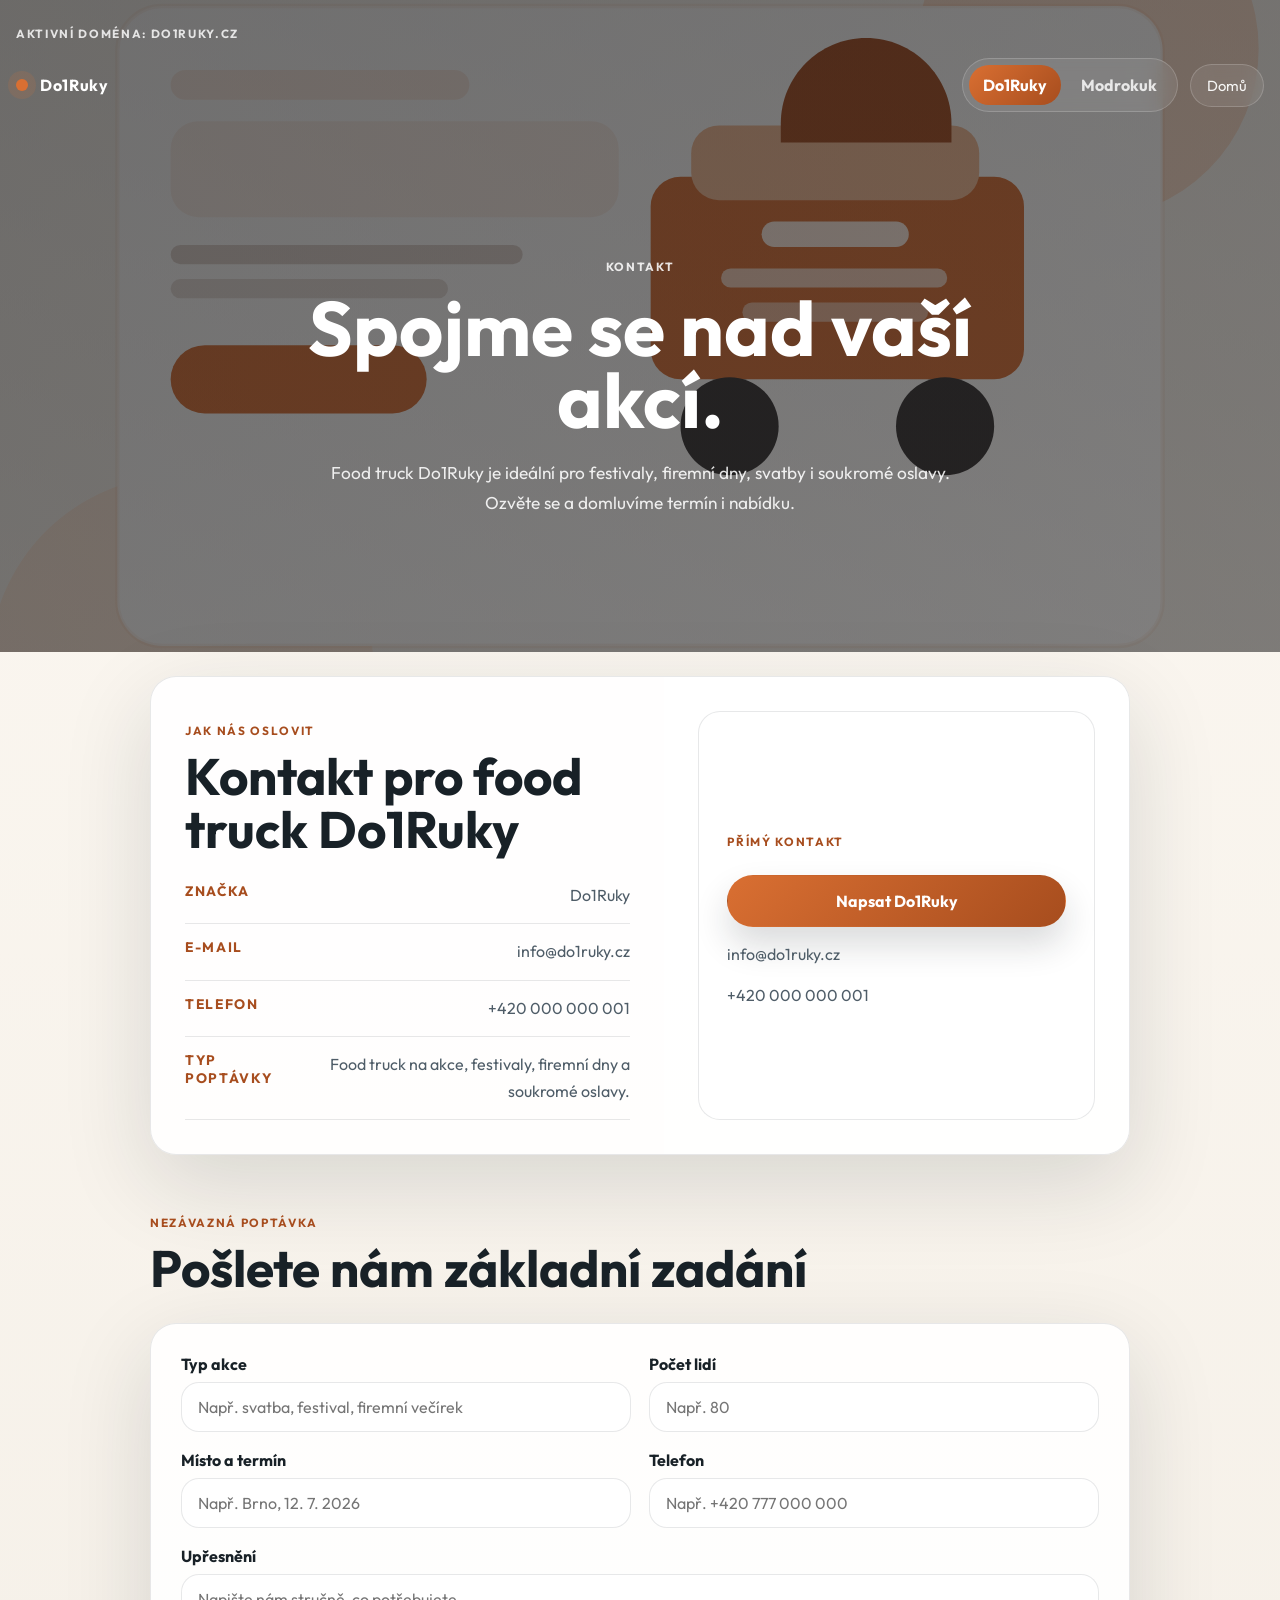
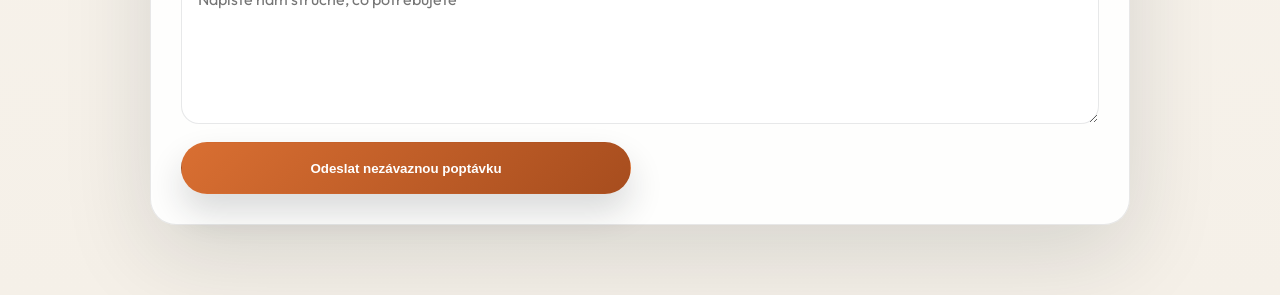
==== kontakt.html @ 8f2a7f51 "first version" ====
<!DOCTYPE html>
<html lang="cs">
<head>
  <meta charset="UTF-8">
  <meta name="viewport" content="width=device-width, initial-scale=1.0">
  <title>Kontakt | Do1Ruky | Modrokuk</title>
  <meta
    name="description"
    content="Samostatná kontaktní stránka pro catering Modrokuk a food truck Do1Ruky."
  >
  <link rel="preconnect" href="https://fonts.googleapis.com">
  <link rel="preconnect" href="https://fonts.gstatic.com" crossorigin>
  <link
    href="https://fonts.googleapis.com/css2?family=Outfit:wght@300;400;500;600;700;800&display=swap"
    rel="stylesheet"
  >
  <link rel="stylesheet" href="styles.css">
</head>
<body class="page page--contact">
  <header class="hero hero--immersive hero--contact">
    <img class="hero__image hero__image--bg" id="hero-image" src="assets/do1ruky-hero.svg" alt="Grafika značky">
    <div class="hero__overlay"></div>

    <div class="page-shell page-shell--wide">
      <div class="hero__badge" id="domain-badge">Aktivní doména</div>

      <nav class="topbar topbar--overlay">
        <div class="brand-lockup">
          <span class="brand-lockup__dot"></span>
          <img class="brand-lockup__logo" id="brand-logo" src="" alt="">
          <span class="brand-lockup__name" id="brand-name">Načítání</span>
        </div>

        <div class="topbar__actions">
          <div class="brand-switch" aria-label="Výběr značky">
            <button class="brand-switch__button" id="switch-do1ruky" type="button">Do1Ruky</button>
            <button class="brand-switch__button" id="switch-modrokuk" type="button">Modrokuk</button>
          </div>
          <a class="topbar__link" data-brand-link="home" href="index.html">Domů</a>
        </div>
      </nav>

      <div class="hero__stage hero__stage--contact">
        <div class="hero__copy hero__copy--centered">
          <p class="eyebrow">Kontakt</p>
          <h1 class="contact-hero__title">Spojme se nad vaší akcí.</h1>
          <p class="hero__text" id="contact-page-text">
            Vyberte si značku a zobrazí se odpovídající kontaktní údaje i tón komunikace.
          </p>
        </div>
      </div>
    </div>
  </header>

  <main class="content-flow">
    <div class="page-shell page-shell--narrow">
      <section class="feature-panel feature-panel--contact-summary">
        <div class="feature-panel__text">
          <p class="section__label">Jak nás oslovit</p>
          <h2 class="section__title" id="contact-page-heading">Kontakt pro rychlou poptávku</h2>
          <div class="contact-summary">
            <div class="contact-summary__item">
              <span class="contact-summary__label">Značka</span>
              <p class="contact-panel__brand" id="contact-brand">Do1Ruky</p>
            </div>
            <div class="contact-summary__item">
              <span class="contact-summary__label">E-mail</span>
              <p id="contact-email">info@do1ruky.cz</p>
            </div>
            <div class="contact-summary__item">
              <span class="contact-summary__label">Telefon</span>
              <p id="contact-phone">+420 000 000 000</p>
            </div>
            <div class="contact-summary__item">
              <span class="contact-summary__label">Typ poptávky</span>
              <p id="contact-service-detail">Food truck na akce, festivaly a soukromé oslavy.</p>
            </div>
          </div>
        </div>
        <div class="feature-panel__visual">
          <div class="contact-cta-box">
            <p class="contact-cta-box__eyebrow">Přímý kontakt</p>
            <a class="button button--primary" id="contact-cta" href="mailto:info@do1ruky.cz">Napsat e-mail</a>
            <p class="contact-cta-box__text" id="contact-email-detail">info@do1ruky.cz</p>
            <p class="contact-cta-box__text" id="contact-phone-detail">+420 000 000 000</p>
          </div>
        </div>
      </section>

      <section class="section section--form" id="formular">
        <p class="section__label">Nezávazná poptávka</p>
        <h2 class="section__title" id="form-title">Pošlete nám základní zadání</h2>
        <form class="inquiry-form inquiry-form--full">
          <label class="form-field">
            <span>Typ akce</span>
            <input type="text" name="event_type" placeholder="Např. svatba, festival, firemní večírek">
          </label>
          <label class="form-field">
            <span>Počet lidí</span>
            <input type="number" name="guest_count" placeholder="Např. 80">
          </label>
          <label class="form-field">
            <span>Místo a termín</span>
            <input type="text" name="place_date" placeholder="Např. Brno, 12. 7. 2026">
          </label>
          <label class="form-field">
            <span>Telefon</span>
            <input type="tel" name="phone" placeholder="Např. +420 777 000 000">
          </label>
          <label class="form-field form-field--full">
            <span>Upřesnění</span>
            <textarea name="details" rows="6" placeholder="Napište nám stručně, co potřebujete"></textarea>
          </label>
          <button class="button button--primary" type="submit">Odeslat nezávaznou poptávku</button>
        </form>
      </section>
    </div>
  </main>

  <script src="script.js"></script>
</body>
</html>
---- styles.css ----
:root {
  --bg: #f5f0e8;
  --surface: rgba(255, 255, 255, 0.78);
  --surface-strong: rgba(255, 255, 255, 0.9);
  --text: #182127;
  --muted: #4f5d68;
  --accent: #d96f32;
  --accent-dark: #a74d1e;
  --line: rgba(24, 33, 39, 0.1);
  --shadow: 0 28px 90px rgba(24, 33, 39, 0.14);
}

* {
  box-sizing: border-box;
}

html {
  scroll-behavior: smooth;
}

body {
  margin: 0;
  min-height: 100vh;
  font-family: "Outfit", sans-serif;
  color: var(--text);
  background:
    radial-gradient(circle at top left, rgba(217, 111, 50, 0.14), transparent 28%),
    radial-gradient(circle at top right, rgba(14, 111, 138, 0.1), transparent 24%),
    linear-gradient(180deg, #fcf8f2 0%, var(--bg) 100%);
}

a {
  color: inherit;
  text-decoration: none;
}

.page-shell {
  width: min(100% - 32px, 1380px);
  margin: 0 auto;
}

.page-shell--wide {
  position: relative;
  z-index: 2;
}

.page-shell--narrow {
  width: min(100% - 32px, 980px);
}

.hero {
  position: relative;
  min-height: 82vh;
  display: flex;
  align-items: stretch;
  overflow: hidden;
}

.hero--contact {
  min-height: 68vh;
}

.hero__image--bg {
  position: absolute;
  inset: 0;
  width: 100%;
  height: 100%;
  object-fit: cover;
}

.hero__overlay {
  position: absolute;
  inset: 0;
  background:
    linear-gradient(180deg, rgba(17, 20, 24, 0.52), rgba(17, 20, 24, 0.48)),
    linear-gradient(90deg, rgba(17, 20, 24, 0.18), rgba(17, 20, 24, 0.1));
}

.hero__badge,
.eyebrow,
.section__label,
.contact-cta-box__eyebrow {
  text-transform: uppercase;
  letter-spacing: 0.14em;
  font-size: 0.74rem;
  font-weight: 700;
}

.hero__badge {
  position: absolute;
  top: 26px;
  left: 0;
  color: rgba(255, 255, 255, 0.82);
}

.topbar,
.brand-lockup,
.topbar__actions,
.hero__actions,
.brand-switch,
.contact-summary__item {
  display: flex;
  align-items: center;
}

.topbar--overlay {
  position: relative;
  z-index: 2;
  justify-content: space-between;
  gap: 24px;
  padding-top: 58px;
  color: #fff;
}

.brand-lockup {
  gap: 12px;
  font-weight: 700;
  letter-spacing: 0.04em;
}

.brand-lockup__dot {
  width: 12px;
  height: 12px;
  border-radius: 999px;
  background: var(--accent);
  box-shadow: 0 0 0 8px rgba(217, 111, 50, 0.14);
}

.brand-lockup__logo {
  display: none;
  width: 52px;
  height: 52px;
  object-fit: contain;
  border-radius: 999px;
  background: rgba(255, 255, 255, 0.72);
  padding: 6px;
}

.brand-lockup.has-logo .brand-lockup__logo {
  display: block;
}

.brand-lockup.has-logo .brand-lockup__dot {
  display: none;
}

.topbar__actions {
  gap: 12px;
  flex-wrap: wrap;
  justify-content: flex-end;
}

.topbar__navlink,
.topbar__link {
  color: rgba(255, 255, 255, 0.94);
  font-size: 0.92rem;
}

.topbar__navlink {
  opacity: 0.92;
}

.topbar__link,
.brand-switch {
  border: 1px solid rgba(255, 255, 255, 0.18);
  background: rgba(255, 255, 255, 0.08);
  backdrop-filter: blur(10px);
  border-radius: 999px;
}

.topbar__link {
  padding: 11px 16px;
}

.brand-switch {
  gap: 6px;
  padding: 6px;
}

.brand-switch__button {
  appearance: none;
  border: 0;
  min-height: 40px;
  padding: 0 14px;
  border-radius: 999px;
  background: transparent;
  color: rgba(255, 255, 255, 0.82);
  font: inherit;
  font-weight: 700;
  cursor: pointer;
  transition: background 180ms ease, color 180ms ease, transform 180ms ease;
}

.brand-switch__button:hover {
  transform: translateY(-1px);
}

.brand-switch__button.is-active {
  color: #fff;
  background: linear-gradient(135deg, var(--accent) 0%, var(--accent-dark) 100%);
}

.hero__stage {
  min-height: 82vh;
  display: grid;
  place-items: center;
  text-align: center;
}

.hero__stage--contact {
  min-height: 60vh;
}

.hero__copy {
  position: relative;
  z-index: 2;
}

.hero__copy--centered {
  width: min(100%, 820px);
  margin: 0 auto;
  color: #fff;
}

.eyebrow,
.section__label,
.contact-cta-box__eyebrow {
  color: var(--accent-dark);
}

.hero .eyebrow {
  color: rgba(255, 255, 255, 0.86);
}

.hero__copy h1,
.section__title,
.info-card h3,
.contact-hero__title {
  margin: 0;
}

.hero__copy h1,
.contact-hero__title {
  margin-top: 18px;
  font-size: clamp(3rem, 6vw, 5.6rem);
  line-height: 0.94;
}

.hero__text,
.section__copy p,
.feature-panel__copy,
.info-card p,
.gallery-panel__text,
.inquiry-panel__note,
.inquiry-panel__items,
.contact-summary__item p,
.contact-cta-box__text {
  line-height: 1.7;
  color: var(--muted);
}

.hero__text {
  margin: 22px auto 0;
  max-width: 58ch;
  font-size: 1.08rem;
  color: rgba(255, 255, 255, 0.88);
}

.hero__actions {
  gap: 14px;
  justify-content: center;
  flex-wrap: wrap;
  margin-top: 32px;
}

.button {
  display: inline-flex;
  align-items: center;
  justify-content: center;
  min-height: 52px;
  padding: 0 22px;
  border-radius: 999px;
  border: 1px solid transparent;
  font-weight: 700;
  transition: transform 180ms ease, background 180ms ease, border-color 180ms ease;
}

.button:hover {
  transform: translateY(-1px);
}

.button--primary {
  color: #fff;
  background: linear-gradient(135deg, var(--accent) 0%, var(--accent-dark) 100%);
  box-shadow: 0 18px 34px rgba(24, 33, 39, 0.16);
}

.button--ghost {
  color: #fff;
  border-color: rgba(255, 255, 255, 0.24);
  background: rgba(255, 255, 255, 0.1);
  backdrop-filter: blur(10px);
}

.content-flow {
  position: relative;
  z-index: 3;
  margin-top: 24px;
  padding-bottom: 70px;
}

.section,
.feature-panel {
  margin-top: 24px;
}

.section {
  padding: 24px 0 0;
}

.section--intro {
  margin-top: 0;
  padding-top: 0;
}

.section__title {
  margin-top: 10px;
  font-size: clamp(2rem, 4vw, 3.4rem);
  line-height: 1.04;
}

.section__copy {
  margin-top: 20px;
}

.section__copy p {
  margin: 0 0 15px;
}

.section__footnote {
  margin: 22px 0 0;
  width: fit-content;
  max-width: 100%;
  padding: 18px 20px;
  color: var(--text);
  font-weight: 700;
  text-decoration: none;
  border: 1px solid var(--line);
  border-radius: 18px;
  background: rgba(255, 255, 255, 0.82);
  box-shadow: 0 12px 24px rgba(24, 33, 39, 0.06);
}

.feature-panel {
  display: grid;
  grid-template-columns: 1.05fr 0.95fr;
  gap: 0;
  overflow: hidden;
  border: 1px solid var(--line);
  border-radius: 26px;
  background: var(--surface-strong);
  box-shadow: var(--shadow);
}

.feature-panel--soft {
  background: linear-gradient(180deg, rgba(255, 255, 255, 0.88), rgba(255, 255, 255, 0.74));
}

.feature-panel--cta {
  grid-template-columns: 1fr;
}

.feature-panel__text,
.feature-panel__visual {
  padding: 34px;
}

.feature-panel__visual {
  display: flex;
  align-items: stretch;
  justify-content: center;
  background: rgba(255, 255, 255, 0.42);
}

.feature-panel__visual-frame,
.contact-cta-box {
  width: 100%;
  border: 1px solid var(--line);
  border-radius: 22px;
  background: rgba(255, 255, 255, 0.78);
  overflow: hidden;
}

.feature-panel__preview {
  display: block;
  width: 100%;
  height: 100%;
  min-height: 320px;
  object-fit: cover;
}

.cards {
  display: grid;
  grid-template-columns: repeat(3, minmax(0, 1fr));
  gap: 18px;
  margin-top: 28px;
}

.cards--compact {
  grid-template-columns: repeat(4, minmax(0, 1fr));
}

.cards--stacked {
  grid-template-columns: 1fr;
}

.cards--stacked .info-card {
  min-height: auto;
  padding: 18px 20px;
}

.cards--quotes .info-card h3 {
  font-size: 1.08rem;
  line-height: 1.5;
}

.info-card {
  min-height: 100%;
  padding: 22px;
  border: 1px solid var(--line);
  border-radius: 22px;
  background: rgba(255, 255, 255, 0.72);
}

.info-card h3 {
  font-size: 1.18rem;
}

.info-card p {
  margin: 10px 0 0;
}

.gallery-panel {
  margin-top: 28px;
  padding: 30px;
  border: 1px solid var(--line);
  border-radius: 24px;
  background: var(--surface-strong);
}

.claim-list {
  display: flex;
  flex-wrap: wrap;
  gap: 12px;
  margin-top: 28px;
}

.claim-list--column {
  margin-top: 0;
  align-content: flex-start;
}

.inquiry-panel__items {
  margin-top: 18px;
}

.inquiry-panel__items p {
  margin: 0 0 8px;
}

.inquiry-panel__items ul {
  margin: 0;
  padding-left: 18px;
}

.contact-summary {
  display: grid;
  gap: 14px;
  margin-top: 26px;
}

.contact-summary__item {
  gap: 18px;
  justify-content: space-between;
  padding-bottom: 14px;
  border-bottom: 1px solid var(--line);
  align-items: flex-start;
}

.contact-summary__label {
  min-width: 120px;
  font-size: 0.86rem;
  text-transform: uppercase;
  letter-spacing: 0.12em;
  color: var(--accent-dark);
  font-weight: 700;
}

.contact-summary__item p,
.contact-panel__brand {
  margin: 0;
  text-align: right;
}

.contact-cta-box {
  padding: 28px;
  display: flex;
  flex-direction: column;
  gap: 14px;
  justify-content: center;
}

.contact-cta-box__text {
  margin: 0;
}

.inquiry-form {
  display: grid;
  grid-template-columns: repeat(2, minmax(0, 1fr));
  gap: 18px;
  margin-top: 28px;
  padding: 30px;
  border: 1px solid var(--line);
  border-radius: 26px;
  background: var(--surface-strong);
  box-shadow: var(--shadow);
}

.inquiry-form--full {
  grid-template-columns: repeat(2, minmax(0, 1fr));
}

.form-field {
  display: flex;
  flex-direction: column;
  gap: 8px;
}

.form-field span {
  font-weight: 700;
}

.form-field input,
.form-field textarea {
  width: 100%;
  padding: 14px 16px;
  border: 1px solid var(--line);
  border-radius: 18px;
  background: rgba(255, 255, 255, 0.92);
  color: var(--text);
  font: inherit;
}

.form-field textarea {
  resize: vertical;
  min-height: 150px;
}

.form-field--full {
  grid-column: 1 / -1;
}

@media (max-width: 1080px) {
  .feature-panel,
  .cards,
  .cards--compact {
    grid-template-columns: 1fr 1fr;
  }

  .feature-panel--cta {
    grid-template-columns: 1fr;
  }
}

@media (max-width: 860px) {
  .hero__image--bg {
    width: 100%;
    height: 100%;
    top: 0;
    left: 0;
    border-radius: 0;
  }

  .topbar--overlay,
  .topbar__actions {
    flex-direction: column;
    align-items: flex-start;
  }

  .hero,
  .hero__stage {
    min-height: 72vh;
  }

  .hero--contact,
  .hero__stage--contact {
    min-height: 56vh;
  }

  .content-flow {
    margin-top: 16px;
  }

  .feature-panel,
  .cards,
  .cards--compact,
  .inquiry-form,
  .inquiry-form--full {
    grid-template-columns: 1fr;
  }

  .feature-panel__text,
  .feature-panel__visual,
  .inquiry-form {
    padding: 24px;
  }
}

@media (max-width: 640px) {
  .page-shell,
  .page-shell--narrow {
    width: min(100% - 20px, 100%);
  }

  .hero__badge {
    top: 18px;
  }

  .topbar--overlay {
    padding-top: 46px;
  }

  .brand-lockup__logo {
    width: 42px;
    height: 42px;
  }

  .contact-summary__item {
    flex-direction: column;
    gap: 6px;
  }

  .contact-summary__item p,
  .contact-panel__brand {
    text-align: left;
  }

  .button,
  .topbar__link {
    width: 100%;
  }

  .brand-switch {
    width: 100%;
    justify-content: space-between;
  }

  .brand-switch__button {
    flex: 1;
  }
}
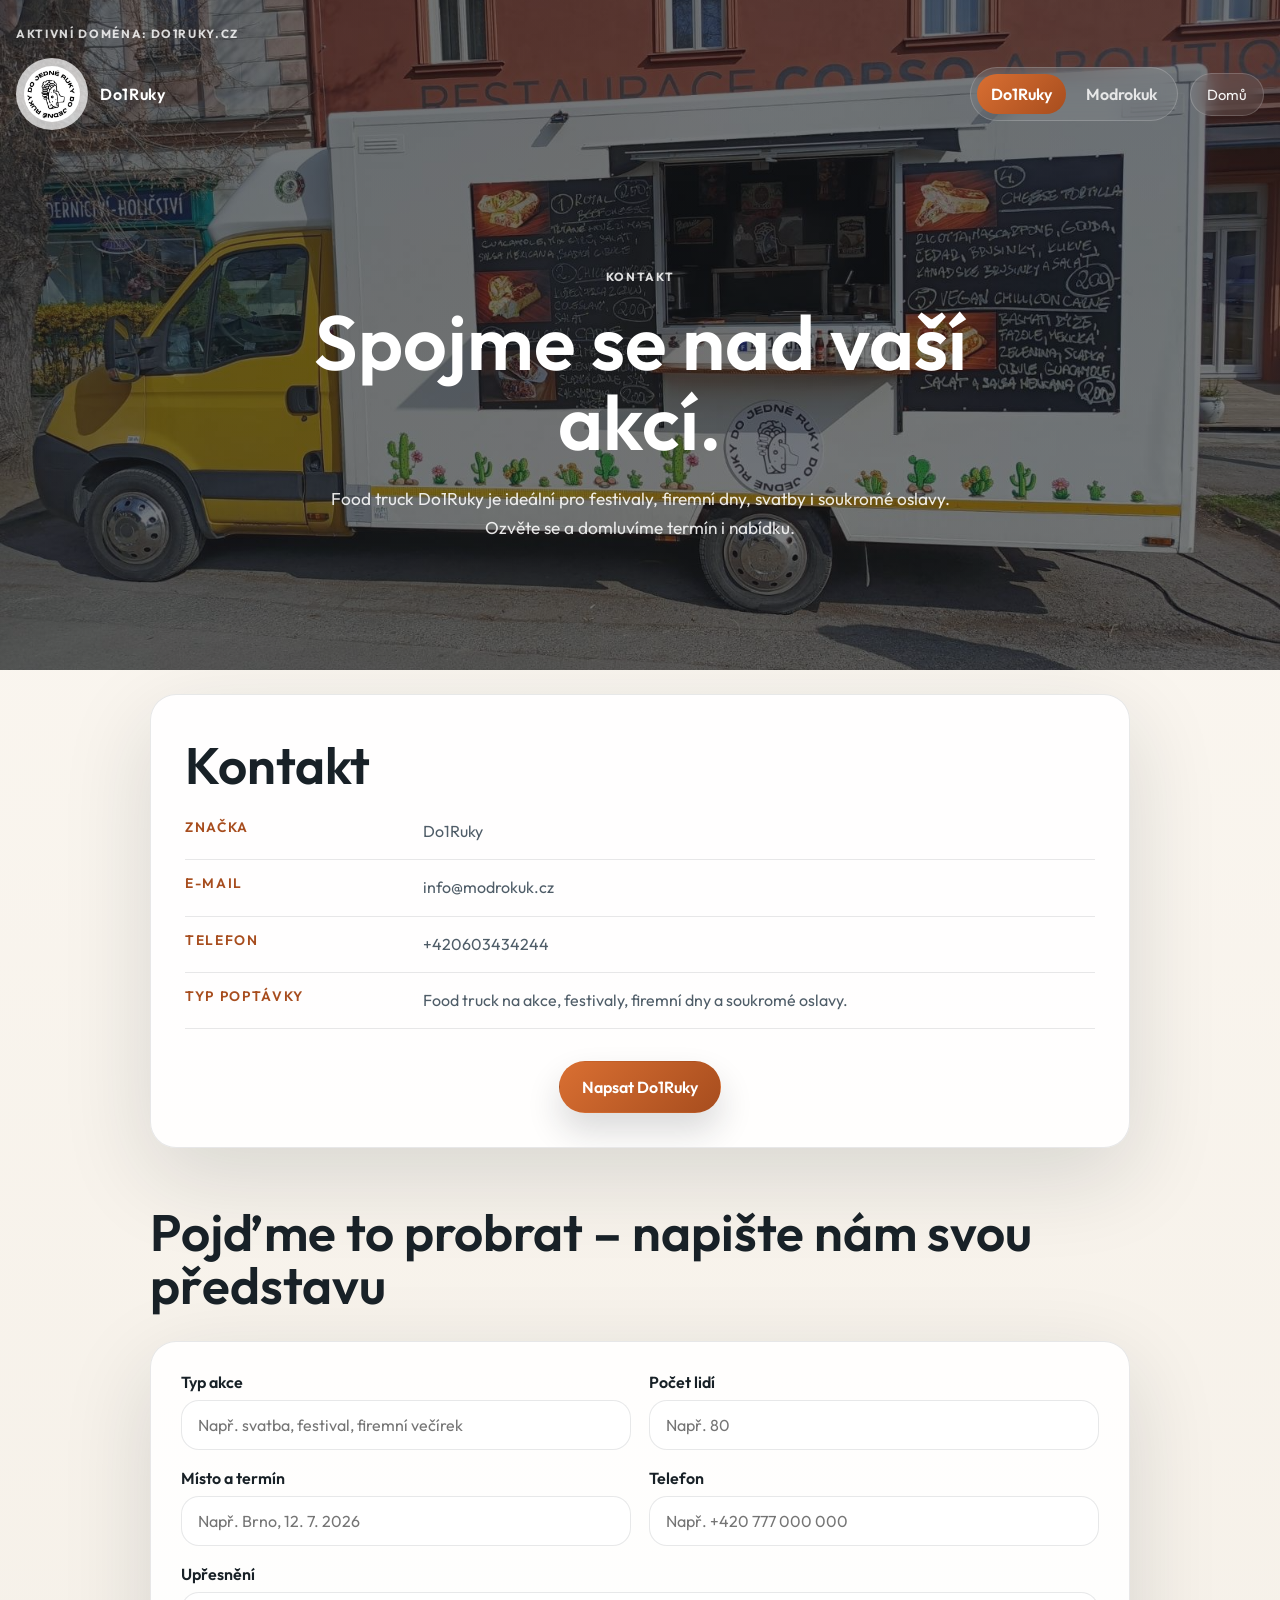
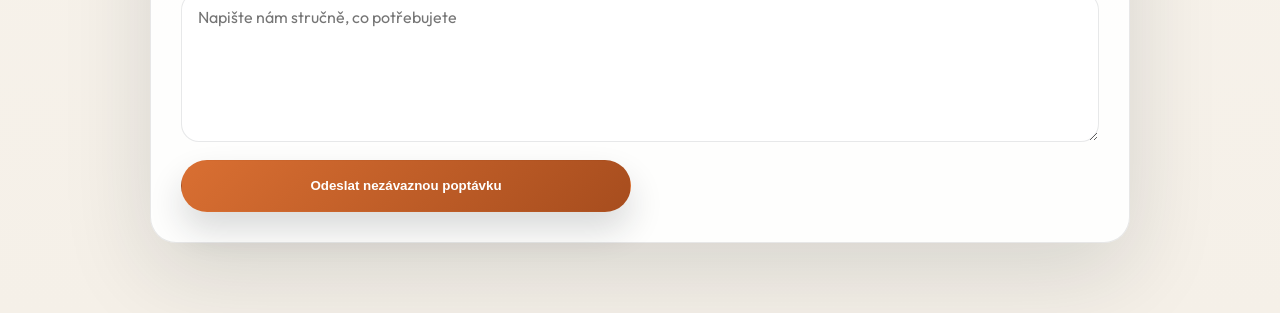
==== commit 5f2c3c8b: "update webu" ====
--- a/kontakt.html
+++ b/kontakt.html
@@ -56,8 +56,7 @@
     <div class="page-shell page-shell--narrow">
       <section class="feature-panel feature-panel--contact-summary">
         <div class="feature-panel__text">
-          <p class="section__label">Jak nás oslovit</p>
-          <h2 class="section__title" id="contact-page-heading">Kontakt pro rychlou poptávku</h2>
+          <h2 class="section__title" id="contact-page-heading">Kontakt</h2>
           <div class="contact-summary">
             <div class="contact-summary__item">
               <span class="contact-summary__label">Značka</span>
@@ -76,20 +75,14 @@
               <p id="contact-service-detail">Food truck na akce, festivaly a soukromé oslavy.</p>
             </div>
           </div>
-        </div>
-        <div class="feature-panel__visual">
-          <div class="contact-cta-box">
-            <p class="contact-cta-box__eyebrow">Přímý kontakt</p>
+          <div class="contact-summary__cta">
             <a class="button button--primary" id="contact-cta" href="mailto:info@do1ruky.cz">Napsat e-mail</a>
-            <p class="contact-cta-box__text" id="contact-email-detail">info@do1ruky.cz</p>
-            <p class="contact-cta-box__text" id="contact-phone-detail">+420 000 000 000</p>
           </div>
         </div>
       </section>
 
       <section class="section section--form" id="formular">
-        <p class="section__label">Nezávazná poptávka</p>
-        <h2 class="section__title" id="form-title">Pošlete nám základní zadání</h2>
+        <h2 class="section__title" id="form-title">Pojďme to probrat – napište nám svou představu</h2>
         <form class="inquiry-form inquiry-form--full">
           <label class="form-field">
             <span>Typ akce</span>
--- a/styles.css
+++ b/styles.css
@@ -96,6 +96,7 @@
 .topbar,
 .brand-lockup,
 .topbar__actions,
+.topbar__navbubble,
 .hero__actions,
 .brand-switch,
 .contact-summary__item {
@@ -114,7 +115,7 @@
 
 .brand-lockup {
   gap: 12px;
-  font-weight: 700;
+  font-weight: 600;
   letter-spacing: 0.04em;
 }
 
@@ -128,12 +129,12 @@
 
 .brand-lockup__logo {
   display: none;
-  width: 52px;
-  height: 52px;
+  width: 72px;
+  height: 72px;
   object-fit: contain;
   border-radius: 999px;
   background: rgba(255, 255, 255, 0.72);
-  padding: 6px;
+  padding: 8px;
 }
 
 .brand-lockup.has-logo .brand-lockup__logo {
@@ -148,6 +149,15 @@
   gap: 12px;
   flex-wrap: wrap;
   justify-content: flex-end;
+}
+
+.topbar__navbubble {
+  gap: 18px;
+  padding: 11px 18px;
+  border: 1px solid rgba(255, 255, 255, 0.18);
+  background: rgba(255, 255, 255, 0.08);
+  backdrop-filter: blur(10px);
+  border-radius: 999px;
 }
 
 .topbar__navlink,
@@ -186,7 +196,7 @@
   background: transparent;
   color: rgba(255, 255, 255, 0.82);
   font: inherit;
-  font-weight: 700;
+  font-weight: 600;
   cursor: pointer;
   transition: background 180ms ease, color 180ms ease, transform 180ms ease;
 }
@@ -243,7 +253,8 @@
 .contact-hero__title {
   margin-top: 18px;
   font-size: clamp(3rem, 6vw, 5.6rem);
-  line-height: 0.94;
+  line-height: 1.04;
+  font-weight: 600;
 }
 
 .hero__text,
@@ -254,9 +265,19 @@
 .inquiry-panel__note,
 .inquiry-panel__items,
 .contact-summary__item p,
-.contact-cta-box__text {
+.contact-cta-box__text,
+.feature-panel__list li {
   line-height: 1.7;
   color: var(--muted);
+}
+
+.feature-panel__list {
+  margin: 18px 0 0;
+  padding-left: 20px;
+}
+
+.feature-panel__list li + li {
+  margin-top: 10px;
 }
 
 .hero__text {
@@ -281,7 +302,7 @@
   padding: 0 22px;
   border-radius: 999px;
   border: 1px solid transparent;
-  font-weight: 700;
+  font-weight: 600;
   transition: transform 180ms ease, background 180ms ease, border-color 180ms ease;
 }
 
@@ -327,14 +348,92 @@
   margin-top: 10px;
   font-size: clamp(2rem, 4vw, 3.4rem);
   line-height: 1.04;
+  font-weight: 600;
 }
 
 .section__copy {
   margin-top: 20px;
 }
 
+.section__panel {
+  position: relative;
+  margin-top: 28px;
+  padding: 30px;
+  border-radius: 28px;
+  border: 1px solid var(--line);
+  box-shadow: 0 18px 42px rgba(24, 33, 39, 0.06);
+  overflow: hidden;
+}
+
+.section__panel--warm {
+  background:
+    linear-gradient(180deg, rgba(255, 255, 255, 0.82), rgba(255, 255, 255, 0.72)),
+    linear-gradient(135deg, rgba(217, 111, 50, 0.14), rgba(217, 111, 50, 0.06));
+}
+
+.section__panel--cool {
+  background:
+    linear-gradient(180deg, rgba(255, 255, 255, 0.82), rgba(255, 255, 255, 0.72)),
+    linear-gradient(135deg, rgba(14, 111, 138, 0.12), rgba(14, 111, 138, 0.05));
+}
+
+.section__panel--photo.section__panel--warm {
+  background:
+    linear-gradient(180deg, rgba(255, 255, 255, 0.975), rgba(255, 255, 255, 0.94)),
+    linear-gradient(135deg, rgba(217, 111, 50, 0.06), rgba(217, 111, 50, 0.02)),
+    var(--panel-bg-image, none);
+  background-size: auto, auto, cover;
+  background-position: center, center, center;
+}
+
+.section__panel--photo.section__panel--cool {
+  background:
+    linear-gradient(180deg, rgba(255, 255, 255, 0.975), rgba(255, 255, 255, 0.94)),
+    linear-gradient(135deg, rgba(217, 111, 50, 0.06), rgba(217, 111, 50, 0.02)),
+    var(--panel-bg-image, none);
+  background-size: auto, auto, cover;
+  background-position: center, center, center;
+}
+
+#events-panel .info-card {
+  background: rgba(255, 255, 255, 0.94);
+  border-color: rgba(255, 255, 255, 0.96);
+  box-shadow: 0 14px 28px rgba(24, 33, 39, 0.08);
+}
+
+#services-panel .info-card {
+  background: rgba(255, 255, 255, 0.94);
+  border-color: rgba(255, 255, 255, 0.96);
+  box-shadow: 0 14px 28px rgba(24, 33, 39, 0.08);
+}
+
+.section__panel--photo > * {
+  position: relative;
+  z-index: 1;
+}
+
+.section__panel .cards {
+  margin-top: 0;
+}
+
+.section__panel .section__footnote {
+  background: rgba(255, 255, 255, 0.66);
+}
+
 .section__copy p {
   margin: 0 0 15px;
+}
+
+.section__copy--boxed {
+  padding: 24px;
+  border: 1px solid var(--line);
+  border-radius: 24px;
+  background: rgba(255, 255, 255, 0.82);
+  box-shadow: 0 14px 30px rgba(24, 33, 39, 0.06);
+}
+
+.section__copy--boxed p:last-child {
+  margin-bottom: 0;
 }
 
 .section__footnote {
@@ -343,12 +442,16 @@
   max-width: 100%;
   padding: 18px 20px;
   color: var(--text);
-  font-weight: 700;
+  font-weight: 600;
   text-decoration: none;
   border: 1px solid var(--line);
   border-radius: 18px;
   background: rgba(255, 255, 255, 0.82);
   box-shadow: 0 12px 24px rgba(24, 33, 39, 0.06);
+}
+
+.section__footnote:empty {
+  display: none;
 }
 
 .feature-panel {
@@ -362,17 +465,56 @@
   box-shadow: var(--shadow);
 }
 
+.feature-panel--contact-summary {
+  grid-template-columns: 1fr;
+}
+
 .feature-panel--soft {
   background: linear-gradient(180deg, rgba(255, 255, 255, 0.88), rgba(255, 255, 255, 0.74));
 }
 
 .feature-panel--cta {
   grid-template-columns: 1fr;
+}
+
+.feature-panel--cta {
+  position: relative;
+  overflow: hidden;
+}
+
+.feature-panel--cta::before {
+  content: "";
+  position: absolute;
+  inset: 0;
+  background-image: var(--cta-bg-image);
+  background-size: cover;
+  background-position: center;
+  opacity: 0.45;
+}
+
+.feature-panel--cta::after {
+  content: "";
+  position: absolute;
+  inset: 0;
+  background: linear-gradient(180deg, rgba(255, 255, 255, 0.72), rgba(255, 255, 255, 0.62));
 }
 
 .feature-panel__text,
 .feature-panel__visual {
   padding: 34px;
+}
+
+.feature-panel__text--centered {
+  text-align: center;
+  position: relative;
+  z-index: 1;
+}
+
+.feature-panel__text--centered .feature-panel__copy,
+.feature-panel__text--centered .inquiry-panel__note {
+  margin-left: auto;
+  margin-right: auto;
+  max-width: 38ch;
 }
 
 .feature-panel__visual {
@@ -391,6 +533,20 @@
   overflow: hidden;
 }
 
+.contact-cta-box {
+  display: flex;
+  align-items: flex-end;
+  justify-content: center;
+  min-height: 100%;
+  padding: 32px;
+}
+
+.contact-summary__cta {
+  display: flex;
+  justify-content: center;
+  margin-top: 32px;
+}
+
 .feature-panel__preview {
   display: block;
   width: 100%;
@@ -434,6 +590,7 @@
 
 .info-card h3 {
   font-size: 1.18rem;
+  font-weight: 500;
 }
 
 .info-card p {
@@ -442,10 +599,58 @@
 
 .gallery-panel {
   margin-top: 28px;
-  padding: 30px;
+  padding: 24px 0;
   border: 1px solid var(--line);
   border-radius: 24px;
   background: var(--surface-strong);
+  overflow: hidden;
+}
+
+.gallery-panel__text {
+  padding: 0 24px;
+}
+
+.gallery-grid {
+  display: flex;
+  align-items: stretch;
+  gap: 18px;
+  width: max-content;
+  padding: 0 24px;
+  animation: gallery-auto-scroll 28s linear infinite;
+  will-change: transform;
+  --gallery-track-width: 0px;
+}
+
+.gallery-card {
+  flex: 0 0 320px;
+  overflow: hidden;
+  margin: 0;
+  padding: 12px;
+  border-radius: 22px;
+  border: 1px solid var(--line);
+  background: rgba(255, 255, 255, 0.72);
+  box-shadow: 0 12px 24px rgba(24, 33, 39, 0.06);
+}
+
+.gallery-card img {
+  display: block;
+  width: 100%;
+  height: 400px;
+  aspect-ratio: 4 / 5;
+  object-fit: cover;
+  object-position: center;
+  border-radius: 16px;
+  background: #fff;
+}
+
+@keyframes gallery-auto-scroll {
+  from {
+    transform: translateX(0);
+  }
+
+  to {
+    transform: translateX(calc(-1 * var(--gallery-track-width)));
+  }
 }
 
 .claim-list {
@@ -480,8 +685,10 @@
 }
 
 .contact-summary__item {
+  display: grid;
+  grid-template-columns: 220px minmax(0, 640px);
   gap: 18px;
-  justify-content: space-between;
+  justify-content: start;
   padding-bottom: 14px;
   border-bottom: 1px solid var(--line);
   align-items: flex-start;
@@ -493,13 +700,13 @@
   text-transform: uppercase;
   letter-spacing: 0.12em;
   color: var(--accent-dark);
-  font-weight: 700;
+  font-weight: 600;
 }
 
 .contact-summary__item p,
 .contact-panel__brand {
   margin: 0;
-  text-align: right;
+  text-align: left;
 }
 
 .contact-cta-box {
@@ -537,7 +744,7 @@
 }
 
 .form-field span {
-  font-weight: 700;
+  font-weight: 600;
 }
 
 .form-field input,
@@ -573,28 +780,31 @@
 }
 
 @media (max-width: 860px) {
-  .hero__image--bg {
+  .topbar__navlink {
+    display: none;
+  }
+
+  .topbar__navbubble {
+    display: none;
+  }
+
+  .topbar--overlay {
+    align-items: flex-start;
+  }
+
+  .topbar__actions {
     width: 100%;
-    height: 100%;
-    top: 0;
-    left: 0;
-    border-radius: 0;
-  }
-
-  .topbar--overlay,
-  .topbar__actions {
-    flex-direction: column;
-    align-items: flex-start;
+    justify-content: flex-end;
   }
 
   .hero,
   .hero__stage {
-    min-height: 72vh;
+    min-height: 64vh;
   }
 
   .hero--contact,
   .hero__stage--contact {
-    min-height: 56vh;
+    min-height: 50vh;
   }
 
   .content-flow {
@@ -614,6 +824,33 @@
   .inquiry-form {
     padding: 24px;
   }
+
+  .feature-panel__visual {
+    min-height: 320px;
+  }
+
+  .feature-panel__preview {
+    min-height: 320px;
+    object-position: center;
+  }
+
+  .feature-panel--cta::before {
+    background-position: center;
+    opacity: 0.38;
+  }
+
+  .feature-panel--cta::after {
+    background: linear-gradient(180deg, rgba(255, 255, 255, 0.82), rgba(255, 255, 255, 0.72));
+  }
+
+  .hero__copy h1,
+  .contact-hero__title {
+    font-size: clamp(2.6rem, 9vw, 4.2rem);
+  }
+
+  .hero__text {
+    font-size: 1rem;
+  }
 }
 
 @media (max-width: 640px) {
@@ -622,17 +859,73 @@
     width: min(100% - 20px, 100%);
   }
 
+  .hero,
+  .hero__stage {
+    min-height: 480px;
+  }
+
+  .hero--contact,
+  .hero__stage--contact {
+    min-height: 420px;
+  }
+
+  .hero__image--bg {
+    object-fit: cover;
+    object-position: center 28%;
+  }
+
   .hero__badge {
-    top: 18px;
+    position: static;
+    margin-bottom: 14px;
   }
 
   .topbar--overlay {
-    padding-top: 46px;
+    padding-top: 22px;
+    gap: 16px;
+  }
+
+  .topbar__actions {
+    width: 100%;
+    gap: 12px;
+    align-items: flex-start;
+    flex-direction: column;
+  }
+
+  .topbar--overlay {
+    display: grid;
+    grid-template-columns: 1fr;
   }
 
   .brand-lockup__logo {
-    width: 42px;
-    height: 42px;
+    width: 58px;
+    height: 58px;
+  }
+
+  .brand-lockup {
+    width: 100%;
+  }
+
+  .hero__copy--centered {
+    width: 100%;
+    padding: 10px 0 22px;
+  }
+
+  .hero__copy h1,
+  .contact-hero__title {
+    margin-top: 12px;
+    font-size: clamp(2.2rem, 11vw, 3.2rem);
+    line-height: 0.98;
+  }
+
+  .hero__text {
+    margin-top: 16px;
+    font-size: 0.98rem;
+    line-height: 1.55;
+  }
+
+  .hero__actions {
+    margin-top: 22px;
+    gap: 10px;
   }
 
   .contact-summary__item {
@@ -645,17 +938,130 @@
     text-align: left;
   }
 
-  .button,
+  .feature-panel,
+  .gallery-panel,
+  .inquiry-form,
+  .info-card {
+    border-radius: 20px;
+  }
+
+  .feature-panel__text,
+  .feature-panel__visual,
+  .gallery-panel,
+  .inquiry-form {
+    padding: 18px;
+  }
+
+  .gallery-panel {
+    padding: 18px 0;
+  }
+
+  .gallery-panel__text {
+    padding: 0 18px;
+  }
+
+  .feature-panel__visual {
+    min-height: 260px;
+  }
+
+  .section,
+  .feature-panel {
+    margin-top: 18px;
+  }
+
+  .section {
+    padding-top: 18px;
+  }
+
+  .section__panel {
+    padding: 24px;
+  }
+
+  .section__title {
+    font-size: clamp(1.7rem, 8vw, 2.4rem);
+  }
+
+  .section__copy--boxed {
+    padding: 18px;
+    border-radius: 20px;
+  }
+
+  .feature-panel__preview {
+    min-height: 260px;
+    border-radius: 18px;
+    object-position: center;
+  }
+
+  .feature-panel--cta::before {
+    background-position: center;
+    opacity: 0.32;
+  }
+
+  .feature-panel--cta::after {
+    background: linear-gradient(180deg, rgba(255, 255, 255, 0.88), rgba(255, 255, 255, 0.76));
+  }
+
+  .gallery-card img {
+    height: 300px;
+    aspect-ratio: 4 / 5;
+  }
+
+  .gallery-card {
+    flex-basis: 240px;
+  }
+
+  .gallery-grid {
+    padding: 0 18px;
+    animation-duration: 42s;
+  }
+
+  .section__footnote {
+    width: 100%;
+    padding: 14px 16px;
+    font-size: 0.98rem;
+  }
+
+  .button {
+    width: 100%;
+  }
+
   .topbar__link {
-    width: 100%;
+    width: auto;
+    align-self: flex-start;
+    min-width: 0;
+    min-height: 38px;
+    padding: 8px 12px;
+    font-size: 0.92rem;
   }
 
   .brand-switch {
-    width: 100%;
-    justify-content: space-between;
+    width: auto;
+    justify-content: flex-start;
+    padding: 5px;
+    align-self: flex-start;
   }
 
   .brand-switch__button {
-    flex: 1;
-  }
-}
+    flex: 0 0 auto;
+    min-height: 38px;
+    padding: 0 10px;
+    font-size: 0.95rem;
+  }
+
+  .form-field input,
+  .form-field textarea {
+    padding: 13px 14px;
+    border-radius: 16px;
+  }
+
+  .contact-cta-box {
+    padding: 20px;
+  }
+
+  .topbar__link,
+  .brand-switch {
+    background: rgba(255, 255, 255, 0.12);
+    border-color: rgba(255, 255, 255, 0.22);
+    backdrop-filter: blur(14px);
+  }
+}
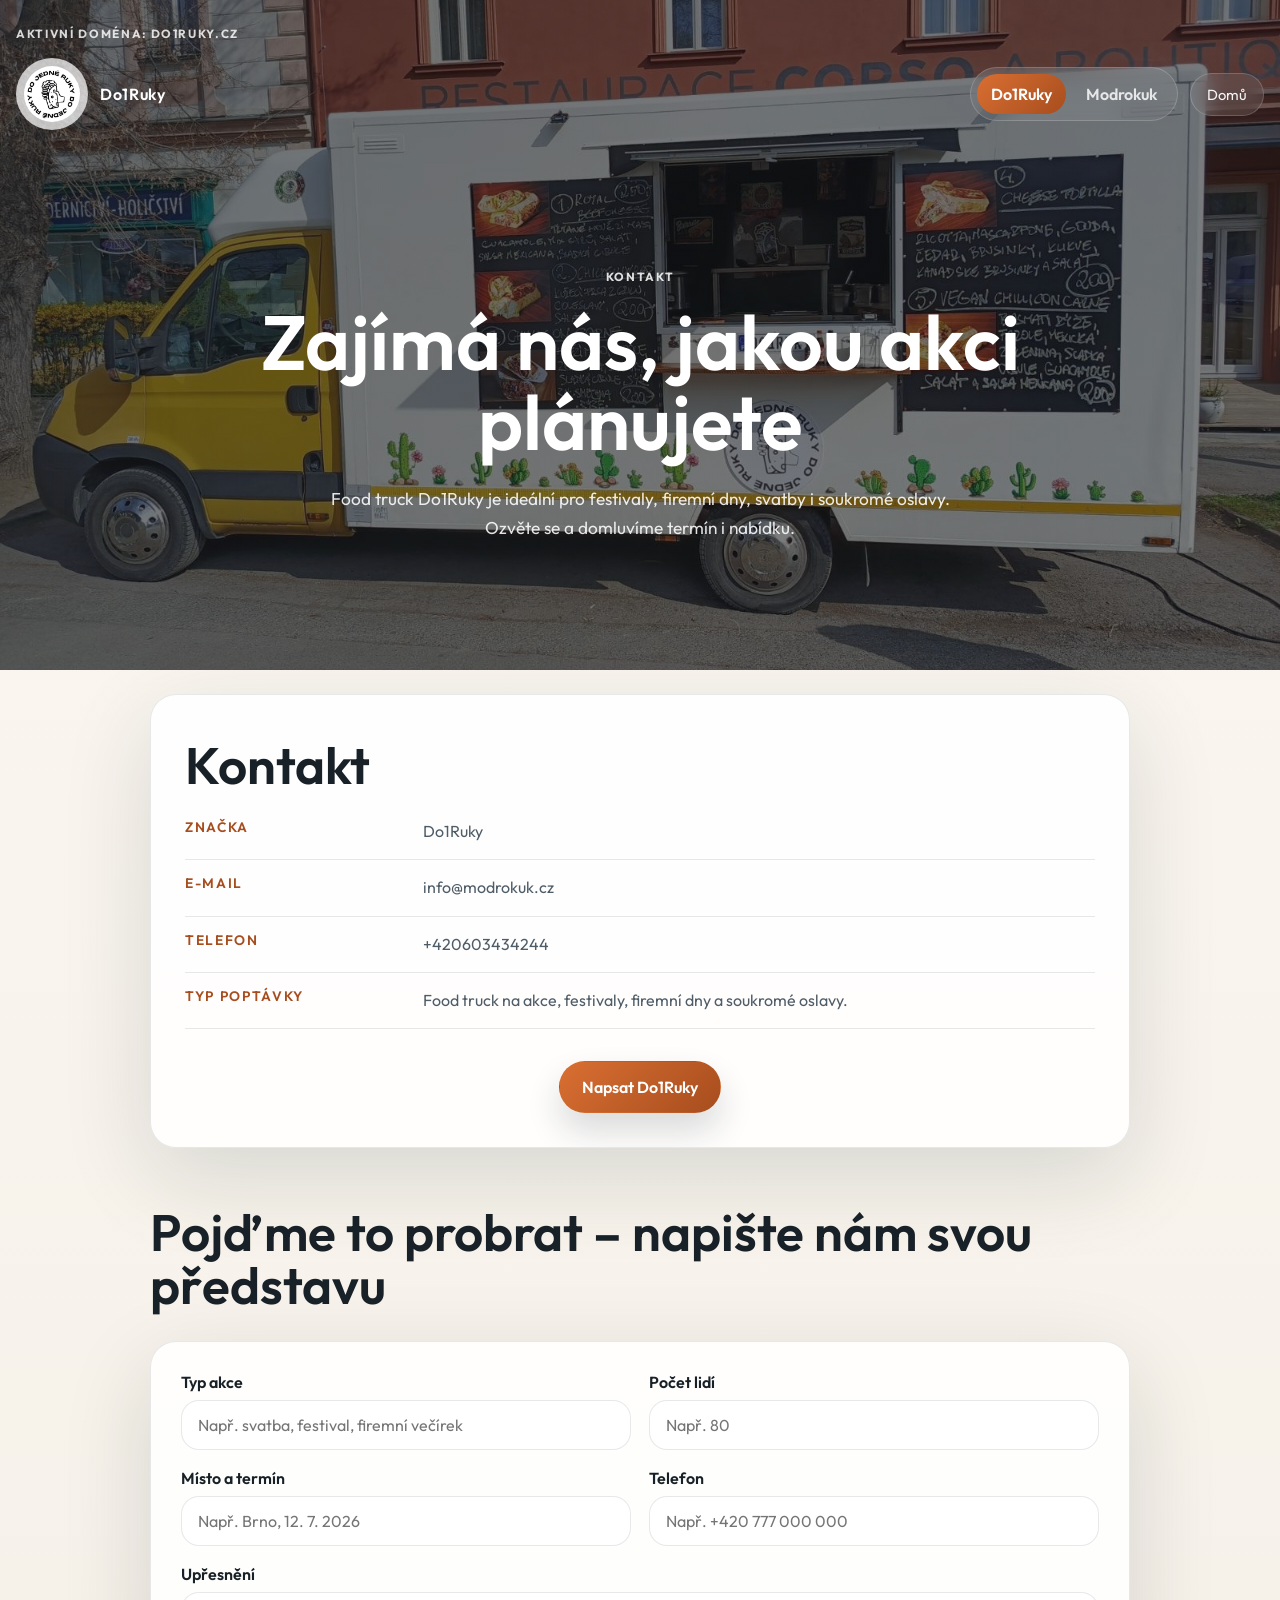
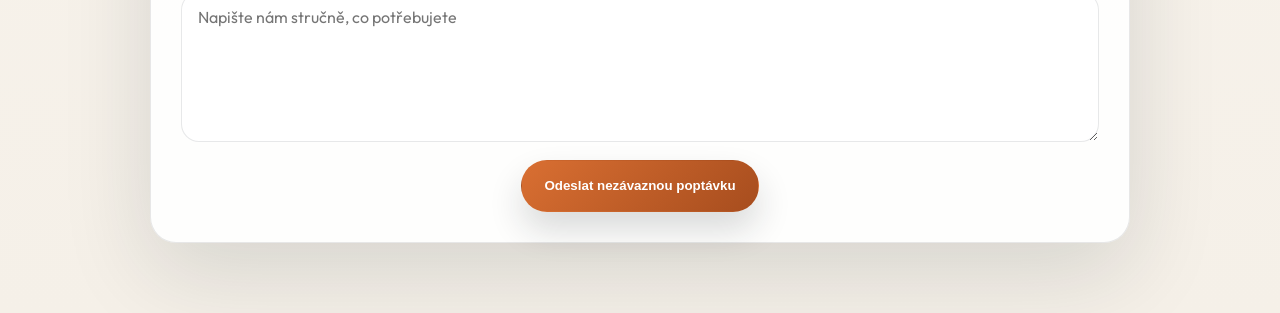
==== commit b729a129: "update webu" ====
--- a/kontakt.html
+++ b/kontakt.html
@@ -43,7 +43,7 @@
       <div class="hero__stage hero__stage--contact">
         <div class="hero__copy hero__copy--centered">
           <p class="eyebrow">Kontakt</p>
-          <h1 class="contact-hero__title">Spojme se nad vaší akcí.</h1>
+          <h1 class="contact-hero__title">Zajímá nás, jakou akci plánujete</h1>
           <p class="hero__text" id="contact-page-text">
             Vyberte si značku a zobrazí se odpovídající kontaktní údaje i tón komunikace.
           </p>
--- a/styles.css
+++ b/styles.css
@@ -543,8 +543,13 @@
 
 .contact-summary__cta {
   display: flex;
+  width: 100%;
   justify-content: center;
   margin-top: 32px;
+}
+
+#contact-cta {
+  margin-inline: auto;
 }
 
 .feature-panel__preview {
@@ -767,6 +772,11 @@
   grid-column: 1 / -1;
 }
 
+.inquiry-form > .button {
+  grid-column: 1 / -1;
+  justify-self: center;
+}
+
 @media (max-width: 1080px) {
   .feature-panel,
   .cards,
@@ -929,7 +939,7 @@
   }
 
   .contact-summary__item {
-    flex-direction: column;
+    grid-template-columns: 1fr;
     gap: 6px;
   }
 
